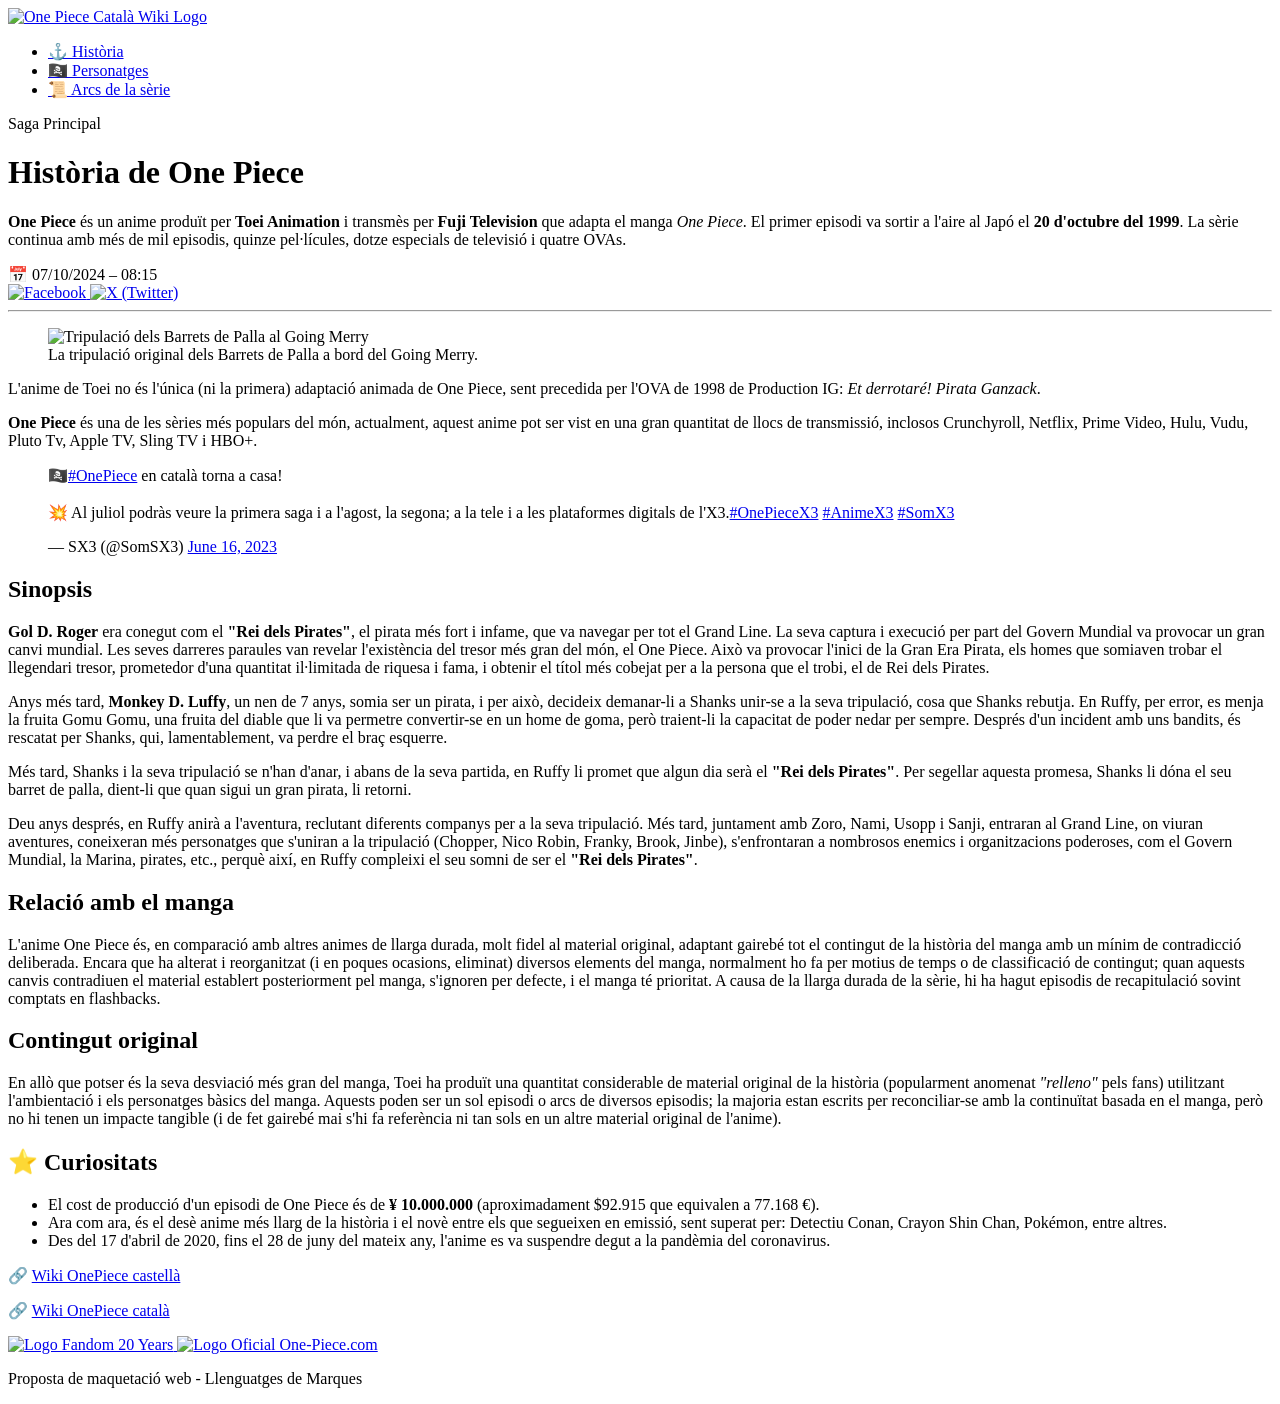
==== serie-historia.html @ 221294d3 "Add files via upload" ====
<!DOCTYPE html>
<html lang="ca">
<head>
    <meta charset="UTF-8">
    <meta name="viewport" content="width=device-width, initial-scale=1.0">
    <meta name="description" content="Història, sinopsi, adaptacions i curiositats de l'anime One Piece.">
    <meta name="keywords" content="One Piece, Anime, Manga, Luffy, Grand Line, Toei Animation, SX3, Pirates">
    <meta name="author" content="Nom de l'Estudiant">
    <title>Història de One Piece | Wiki Català</title>
    <!-- Fitxer CSS principal -->
    <link rel="stylesheet" href="css/estils.css">
</head>
<body>

    <!-- CAPÇALERA TEMÀTICA PIRATA -->
    <header class="capcalera-principal">
        <div class="logo-box">
            <a href="serie-historia.html">
                <img src="img/Site-logo_catala.webp" alt="One Piece Català Wiki Logo" class="logo-wiki">
            </a>
        </div>
        
        <!-- MENÚ DE NAVEGACIÓ AMB BOTONS ANIMATS -->
        <nav class="menu-navegacio">
            <ul>
                <li><a href="serie-historia.html" class="actiu">⚓ Història</a></li>
                <li><a href="serie-personatges.html">🏴‍☠️ Personatges</a></li>
                <li><a href="serie-llistat-arcs.html">📜 Arcs de la sèrie</a></li>
            </ul>
        </nav>
    </header>

    <!-- CONTENIDOR PRINCIPAL DE L'ARTICLE -->
    <main class="contenidor-principal">

        <!-- TÍTOL AMB INSÍGNIA TEMÀTICA -->
        <header class="capcalera-article">
            <span class="badge-tag">Saga Principal</span>
            <h1 class="titol-principal">Història de One Piece</h1>
        </header>

        <!-- PARÀGRAF INTRODUCTORI DESTACAT -->
        <p class="text-destacat">
            <strong>One Piece</strong> és un anime produït per <strong>Toei Animation</strong> i transmès per <strong>Fuji Television</strong> que adapta el manga <em>One Piece</em>. El primer episodi va sortir a l'aire al Japó el <strong>20 d'octubre del 1999</strong>. La sèrie continua amb més de mil episodis, quinze pel·lícules, dotze especials de televisió i quatre OVAs.
        </p>

        <!-- METADADES I XARXES SOCIALS -->
        <div class="meta-info">
            <span class="data-pub">📅 07/10/2024 – 08:15</span>
            <div class="icones-xarxes">
                <a href="https://www.facebook.com/" target="_blank" rel="noopener" title="Compartir a Facebook">
                    <img src="img/ico_facebook.png" alt="Facebook">
                </a>
                <a href="https://x.com/" target="_blank" rel="noopener" title="Compartir a X">
                    <img src="img/ico_x.png" alt="X (Twitter)">
                </a>
            </div>
        </div>

        <hr class="linia-separadora">

        <!-- IMATGE DE LA TRIPULACIÓ -->
        <figure class="caixa-imatge">
            <img src="img/one_piece.png" alt="Tripulació dels Barrets de Palla al Going Merry" class="img-article">
            <figcaption class="imatge-caption">La tripulació original dels Barrets de Palla a bord del Going Merry.</figcaption>
        </figure>

        <p>
            L'anime de Toei no és l'única (ni la primera) adaptació animada de One Piece, sent precedida per l'OVA de 1998 de Production IG: <em>Et derrotaré! Pirata Ganzack</em>.
        </p>

        <p>
            <strong>One Piece</strong> és una de les sèries més populars del món, actualment, aquest anime pot ser vist en una gran quantitat de llocs de transmissió, inclosos Crunchyroll, Netflix, Prime Video, Hulu, Vudu, Pluto Tv, Apple TV, Sling TV i HBO+.
        </p>

        <!-- VÍDEO INCRUSTAT DE X (TWITTER) -->
        <div class="contenidor-tweet">
            <blockquote class="twitter-tweet">
                <p lang="ca" dir="ltr">
                    🏴‍☠️<a href="https://twitter.com/hashtag/OnePiece?src=hash&amp;ref_src=twsrc%5Etfw">#OnePiece</a> en català torna a casa!<br><br>
                    💥 Al juliol podràs veure la primera saga i a l&#39;agost, la segona; a la tele i a les plataformes digitals de l&#39;X3.<a href="https://twitter.com/hashtag/OnePieceX3?src=hash&amp;ref_src=twsrc%5Etfw">#OnePieceX3</a> <a href="https://twitter.com/hashtag/AnimeX3?src=hash&amp;ref_src=twsrc%5Etfw">#AnimeX3</a> <a href="https://twitter.com/hashtag/SomX3?src=hash&amp;ref_src=twsrc%5Etfw">#SomX3</a>
                </p>&mdash; SX3 (@SomSX3) 
                <a href="https://twitter.com/SomSX3/status/1669702155274539009?ref_src=twsrc%5Etfw">June 16, 2023</a>
            </blockquote> 
            <script async src="https://platform.twitter.com/widgets.js" charset="utf-8"></script>
        </div>

        <!-- SECCIÓ: SINOPSI -->
        <section class="seccio-card">
            <h2>Sinopsis</h2>
            <p>
                <strong>Gol D. Roger</strong> era conegut com el <strong>"Rei dels Pirates"</strong>, el pirata més fort i infame, que va navegar per tot el Grand Line. La seva captura i execució per part del Govern Mundial va provocar un gran canvi mundial. Les seves darreres paraules van revelar l'existència del tresor més gran del món, el One Piece. Això va provocar l'inici de la Gran Era Pirata, els homes que somiaven trobar el llegendari tresor, prometedor d'una quantitat il·limitada de riquesa i fama, i obtenir el títol més cobejat per a la persona que el trobi, el de Rei dels Pirates.
            </p>

            <p>
                Anys més tard, <strong>Monkey D. Luffy</strong>, un nen de 7 anys, somia ser un pirata, i per això, decideix demanar-li a Shanks unir-se a la seva tripulació, cosa que Shanks rebutja. En Ruffy, per error, es menja la fruita Gomu Gomu, una fruita del diable que li va permetre convertir-se en un home de goma, però traient-li la capacitat de poder nedar per sempre. Després d'un incident amb uns bandits, és rescatat per Shanks, qui, lamentablement, va perdre el braç esquerre.
            </p>

            <p>
                Més tard, Shanks i la seva tripulació se n'han d'anar, i abans de la seva partida, en Ruffy li promet que algun dia serà el <strong>"Rei dels Pirates"</strong>. Per segellar aquesta promesa, Shanks li dóna el seu barret de palla, dient-li que quan sigui un gran pirata, li retorni.
            </p>

            <p>
                Deu anys després, en Ruffy anirà a l'aventura, reclutant diferents companys per a la seva tripulació. Més tard, juntament amb Zoro, Nami, Usopp i Sanji, entraran al Grand Line, on viuran aventures, coneixeran més personatges que s'uniran a la tripulació (Chopper, Nico Robin, Franky, Brook, Jinbe), s'enfrontaran a nombrosos enemics i organitzacions poderoses, com el Govern Mundial, la Marina, pirates, etc., perquè així, en Ruffy compleixi el seu somni de ser el <strong>"Rei dels Pirates"</strong>.
            </p>
        </section>

        <!-- SECCIÓ: RELACIÓ AMB EL MANGA -->
        <section class="seccio-card">
            <h2>Relació amb el manga</h2>
            <p>
                L'anime One Piece és, en comparació amb altres animes de llarga durada, molt fidel al material original, adaptant gairebé tot el contingut de la història del manga amb un mínim de contradicció deliberada. Encara que ha alterat i reorganitzat (i en poques ocasions, eliminat) diversos elements del manga, normalment ho fa per motius de temps o de classificació de contingut; quan aquests canvis contradiuen el material establert posteriorment pel manga, s'ignoren per defecte, i el manga té prioritat. A causa de la llarga durada de la sèrie, hi ha hagut episodis de recapitulació sovint comptats en flashbacks.
            </p>
        </section>

        <!-- SECCIÓ: CONTINGUT ORIGINAL -->
        <section class="seccio-card">
            <h2>Contingut original</h2>
            <p>
                En allò que potser és la seva desviació més gran del manga, Toei ha produït una quantitat considerable de material original de la història (popularment anomenat <em>"relleno"</em> pels fans) utilitzant l'ambientació i els personatges bàsics del manga. Aquests poden ser un sol episodi o arcs de diversos episodis; la majoria estan escrits per reconciliar-se amb la continuïtat basada en el manga, però no hi tenen un impacte tangible (i de fet gairebé mai s'hi fa referència ni tan sols en un altre material original de l'anime).
            </p>
        </section>

        <!-- SECCIÓ: CURIOSITATS -->
        <section class="seccio-card caixa-curiositats">
            <h2>⭐ Curiositats</h2>
            <ul class="llista-pirata">
                <li>El cost de producció d'un episodi de One Piece és de <strong>¥ 10.000.000</strong> (aproximadament $92.915 que equivalen a 77.168 €).</li>
                <li>Ara com ara, és el desè anime més llarg de la història i el novè entre els que segueixen en emissió, sent superat per: Detectiu Conan, Crayon Shin Chan, Pokémon, entre altres.</li>
                <li>Des del 17 d'abril de 2020, fins el 28 de juny del mateix any, l'anime es va suspendre degut a la pandèmia del coronavirus.</li>
            </ul>
        </section>

        <!-- ENLLAÇOS EXTERNS AL FINAL DE L'ARTICLE -->
        <div class="bloc-enllacos-inferiors">
            <p>🔗 <a href="https://onepiece.fandom.com/es/wiki/Portada" target="_blank" rel="noopener">Wiki OnePiece castellà</a></p>
            <p>🔗 <a href="https://onepiece.fandom.com/ca/wiki/Portada" target="_blank" rel="noopener">Wiki OnePiece català</a></p>
        </div>

    </main>

    <!-- PEU DE PÀGINA CORPORATIU FANDOM -->
    <footer class="peu-fandom">
        <div class="contenidor-logos-peu">
            <a href="https://fandom.com" target="_blank" rel="noopener">
                <img src="img/fandom20-footer-logo.webp" alt="Logo Fandom 20 Years" class="logo-fandom">
            </a>
            <a href="https://one-piece.com/index.html" target="_blank" rel="noopener">
                <img src="img/logo_onepiece.png" alt="Logo Oficial One-Piece.com" class="logo-op-official">
            </a>
        </div>
        <p class="copyright-peu">Proposta de maquetació web - Llenguatges de Marques</p>
    </footer>

</body>
</html>
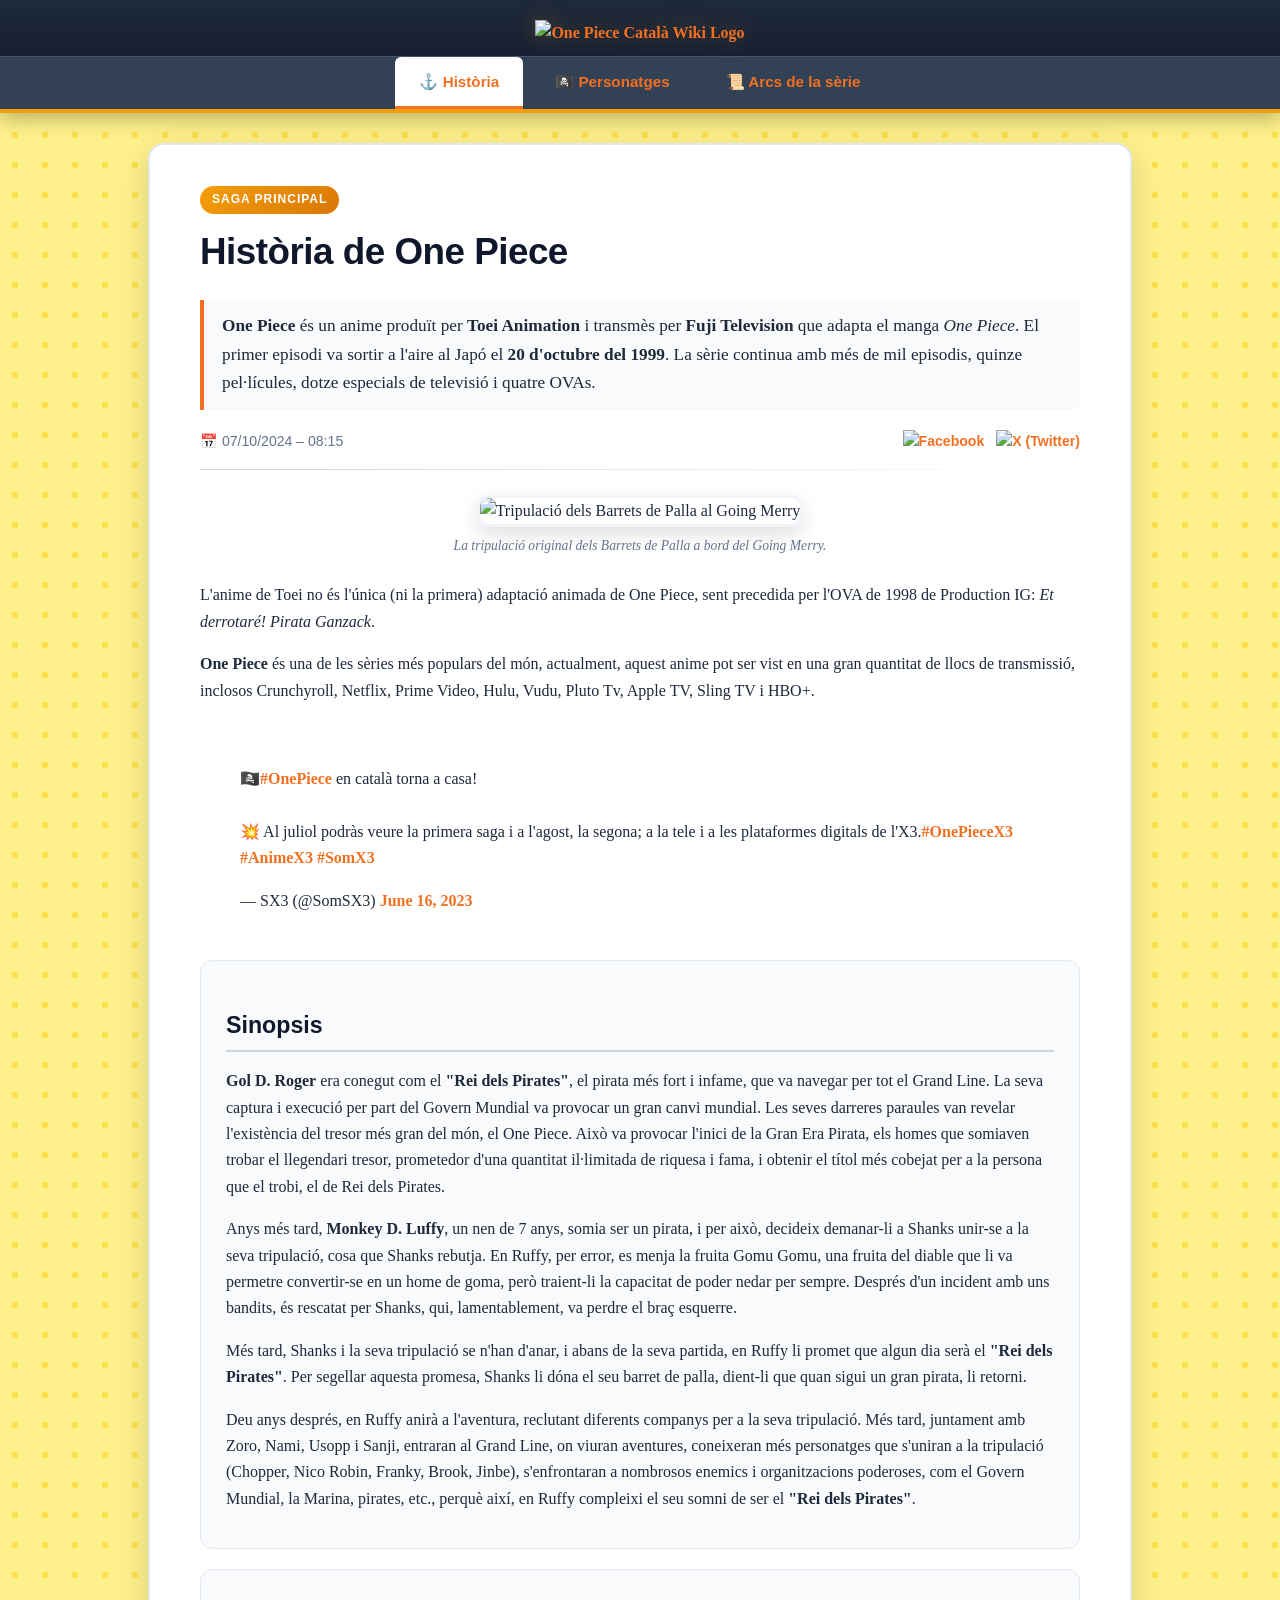
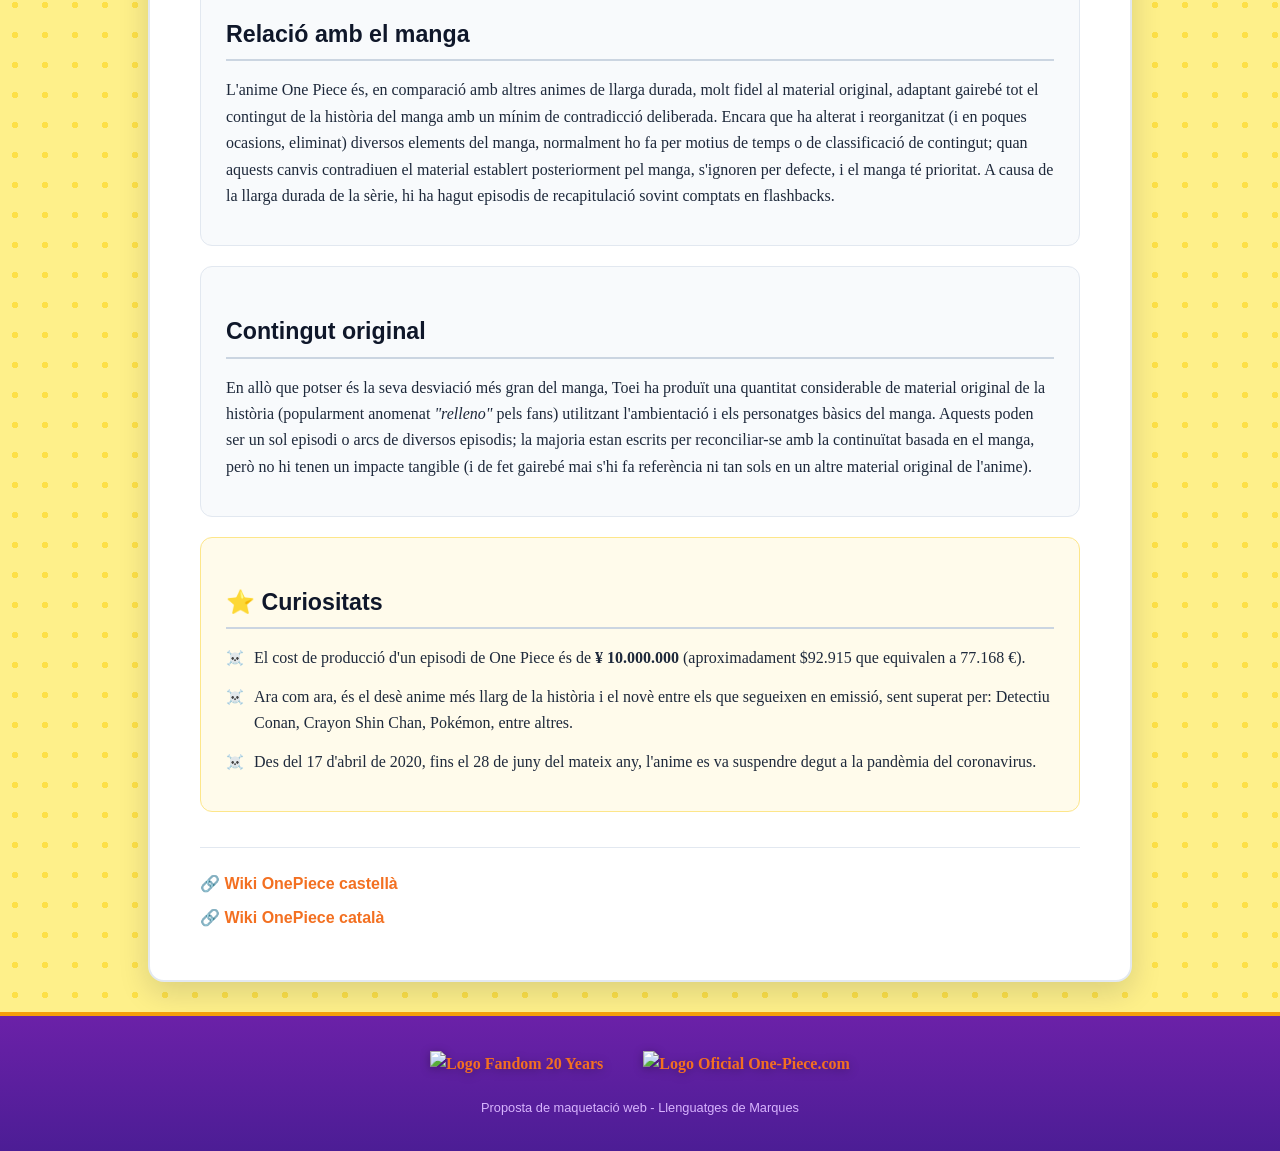
==== commit f19244dd: "Update serie-historia.html" ====
--- a/serie-historia.html
+++ b/serie-historia.html
@@ -5,10 +5,10 @@
     <meta name="viewport" content="width=device-width, initial-scale=1.0">
     <meta name="description" content="Història, sinopsi, adaptacions i curiositats de l'anime One Piece.">
     <meta name="keywords" content="One Piece, Anime, Manga, Luffy, Grand Line, Toei Animation, SX3, Pirates">
-    <meta name="author" content="Nom de l'Estudiant">
+    <meta name="author" content="Miquel Carbó">
     <title>Història de One Piece | Wiki Català</title>
-    <!-- Fitxer CSS principal -->
-    <link rel="stylesheet" href="css/estils.css">
+    <!-- Full d'estils a l'arrel -->
+    <link rel="stylesheet" href="estils.css">
 </head>
 <body>
 
@@ -16,7 +16,7 @@
     <header class="capcalera-principal">
         <div class="logo-box">
             <a href="serie-historia.html">
-                <img src="img/Site-logo_catala.webp" alt="One Piece Català Wiki Logo" class="logo-wiki">
+                <img src="Site-logo_catala.webp" alt="One Piece Català Wiki Logo" class="logo-wiki">
             </a>
         </div>
         
@@ -49,10 +49,10 @@
             <span class="data-pub">📅 07/10/2024 – 08:15</span>
             <div class="icones-xarxes">
                 <a href="https://www.facebook.com/" target="_blank" rel="noopener" title="Compartir a Facebook">
-                    <img src="img/ico_facebook.png" alt="Facebook">
+                    <img src="ico_facebook.png" alt="Facebook">
                 </a>
                 <a href="https://x.com/" target="_blank" rel="noopener" title="Compartir a X">
-                    <img src="img/ico_x.png" alt="X (Twitter)">
+                    <img src="ico_x.png" alt="X (Twitter)">
                 </a>
             </div>
         </div>
@@ -61,7 +61,7 @@
 
         <!-- IMATGE DE LA TRIPULACIÓ -->
         <figure class="caixa-imatge">
-            <img src="img/one_piece.png" alt="Tripulació dels Barrets de Palla al Going Merry" class="img-article">
+            <img src="one_piece.png" alt="Tripulació dels Barrets de Palla al Going Merry" class="img-article">
             <figcaption class="imatge-caption">La tripulació original dels Barrets de Palla a bord del Going Merry.</figcaption>
         </figure>
 
@@ -143,10 +143,10 @@
     <footer class="peu-fandom">
         <div class="contenidor-logos-peu">
             <a href="https://fandom.com" target="_blank" rel="noopener">
-                <img src="img/fandom20-footer-logo.webp" alt="Logo Fandom 20 Years" class="logo-fandom">
+                <img src="fandom20-footer-logo.webp" alt="Logo Fandom 20 Years" class="logo-fandom">
             </a>
             <a href="https://one-piece.com/index.html" target="_blank" rel="noopener">
-                <img src="img/logo_onepiece.png" alt="Logo Oficial One-Piece.com" class="logo-op-official">
+                <img src="logo_onepiece.png" alt="Logo Oficial One-Piece.com" class="logo-op-official">
             </a>
         </div>
         <p class="copyright-peu">Proposta de maquetació web - Llenguatges de Marques</p>
--- a/estils.css
+++ b/estils.css
@@ -0,0 +1,282 @@
+/* ===================================================
+   FULL D'ESTILS ONE PIECE - VIBRANT I MODERN
+   =================================================== */
+
+:root {
+    --color-fons-principal: #fef08a;
+    --color-blau-ocea: #0f172a;
+    --color-blau-mar: #0284c7;
+    --color-taronja-luffy: #f37021;
+    --color-text-base: #1e293b;
+    --color-lila-fandom: #581c87;
+    --color-or-detall: #f59e0b;
+}
+
+body {
+    background-color: var(--color-fons-principal);
+    background-image: radial-gradient(#fde047 15%, transparent 16%);
+    background-size: 30px 30px;
+    font-family: Georgia, "Times New Roman", serif;
+    color: var(--color-text-base);
+    margin: 0;
+    padding: 0;
+    line-height: 1.65;
+}
+
+a {
+    color: var(--color-taronja-luffy);
+    text-decoration: none;
+    font-weight: 600;
+    transition: all 0.25s ease;
+}
+
+a:hover {
+    color: var(--color-text-base);
+    border-bottom: 2px solid var(--color-text-base);
+}
+
+.capcalera-principal {
+    background: linear-gradient(180deg, #1e293b 0%, #0f172a 100%);
+    border-bottom: 4px solid var(--color-or-detall);
+    text-align: center;
+    padding-top: 20px;
+    box-shadow: 0 4px 20px rgba(0, 0, 0, 0.3);
+}
+
+.logo-wiki {
+    max-width: 310px;
+    height: auto;
+    filter: drop-shadow(0 0 10px rgba(245, 158, 11, 0.3));
+    transition: transform 0.3s ease;
+}
+
+.logo-wiki:hover {
+    transform: scale(1.03);
+}
+
+.menu-navegacio {
+    background-color: #334155;
+    border-top: 1px solid #475569;
+    margin-top: 10px;
+}
+
+.menu-navegacio ul {
+    list-style: none;
+    margin: 0;
+    padding: 0;
+    display: flex;
+    justify-content: center;
+    flex-wrap: wrap;
+}
+
+.menu-navegacio li {
+    margin: 0 4px;
+}
+
+.menu-navegacio a {
+    display: block;
+    padding: 12px 24px;
+    color: var(--color-taronja-luffy);
+    font-family: Arial, Helvetica, sans-serif;
+    font-size: 0.95em;
+    font-weight: bold;
+    border-radius: 6px 6px 0 0;
+}
+
+.menu-navegacio a.actiu {
+    background-color: #ffffff;
+    color: var(--color-taronja-luffy);
+    border-bottom: 3px solid var(--color-taronja-luffy);
+}
+
+.menu-navegacio a:hover {
+    background-color: #ffffff;
+    color: var(--color-text-base);
+    border-bottom: 3px solid var(--color-text-base);
+}
+
+.contenidor-principal {
+    max-width: 880px;
+    margin: 30px auto;
+    background-color: #ffffff;
+    padding: 40px 50px;
+    border-radius: 16px;
+    box-shadow: 0 10px 30px rgba(15, 23, 42, 0.15);
+    border: 2px solid #e2e8f0;
+}
+
+.badge-tag {
+    display: inline-block;
+    background: linear-gradient(135deg, #f59e0b, #d97706);
+    color: #ffffff;
+    font-family: Arial, sans-serif;
+    font-size: 0.75em;
+    font-weight: bold;
+    text-transform: uppercase;
+    padding: 4px 12px;
+    border-radius: 20px;
+    letter-spacing: 1px;
+    margin-bottom: 8px;
+}
+
+.titol-principal {
+    font-family: Arial, Helvetica, sans-serif;
+    font-size: 2.3em;
+    color: var(--color-blau-ocea);
+    margin: 0 0 15px 0;
+    letter-spacing: -0.5px;
+}
+
+h2 {
+    font-family: Arial, Helvetica, sans-serif;
+    font-size: 1.45em;
+    color: var(--color-blau-ocea);
+    margin-top: 25px;
+    margin-bottom: 12px;
+    padding-bottom: 6px;
+    border-bottom: 2px solid #cbd5e1;
+}
+
+.text-destacat {
+    font-size: 1.08em;
+    background-color: #f8fafc;
+    border-left: 4px solid var(--color-taronja-luffy);
+    padding: 12px 18px;
+    border-radius: 0 8px 8px 0;
+}
+
+.meta-info {
+    display: flex;
+    justify-content: space-between;
+    align-items: center;
+    font-family: Arial, sans-serif;
+    font-size: 0.88em;
+    color: #64748b;
+    margin-top: 20px;
+}
+
+.icones-xarxes img {
+    width: 22px;
+    height: 22px;
+    margin-left: 8px;
+    vertical-align: middle;
+    transition: transform 0.2s ease;
+}
+
+.icones-xarxes img:hover {
+    transform: translateY(-3px);
+}
+
+.linia-separadora {
+    border: 0;
+    height: 1px;
+    background: linear-gradient(90deg, #cbd5e1, transparent);
+    margin: 15px 0 25px 0;
+}
+
+.caixa-imatge {
+    margin: 25px 0;
+    text-align: center;
+}
+
+.img-article {
+    max-width: 100%;
+    height: auto;
+    border-radius: 12px;
+    box-shadow: 0 8px 20px rgba(0, 0, 0, 0.12);
+    border: 3px solid #f1f5f9;
+}
+
+.imatge-caption {
+    font-size: 0.85em;
+    color: #64748b;
+    margin-top: 8px;
+    font-style: italic;
+}
+
+.contenidor-tweet {
+    display: flex;
+    justify-content: center;
+    margin: 30px 0;
+}
+
+.seccio-card {
+    background-color: #f8fafc;
+    border: 1px solid #e2e8f0;
+    border-radius: 12px;
+    padding: 20px 25px;
+    margin-bottom: 20px;
+    transition: box-shadow 0.3s ease;
+}
+
+.seccio-card:hover {
+    box-shadow: 0 6px 18px rgba(0, 0, 0, 0.06);
+}
+
+.caixa-curiositats {
+    background: #fffbebf5;
+    border: 1px solid #fde68a;
+}
+
+.llista-pirata {
+    list-style: none;
+    padding-left: 0;
+}
+
+.llista-pirata li {
+    position: relative;
+    padding-left: 28px;
+    margin-bottom: 12px;
+}
+
+.llista-pirata li::before {
+    content: "☠️";
+    position: absolute;
+    left: 0;
+    top: 2px;
+    font-size: 0.9em;
+}
+
+.bloc-enllacos-inferiors {
+    margin-top: 35px;
+    padding-top: 15px;
+    border-top: 1px solid #e2e8f0;
+    font-family: Arial, sans-serif;
+}
+
+.bloc-enllacos-inferiors p {
+    margin: 8px 0;
+}
+
+.peu-fandom {
+    background: linear-gradient(180deg, #6b21a8 0%, #4c1d95 100%);
+    border-top: 4px solid var(--color-or-detall);
+    padding: 35px 0 20px 0;
+    text-align: center;
+    color: #f3e8ff;
+}
+
+.contenidor-logos-peu {
+    display: flex;
+    justify-content: center;
+    align-items: center;
+    gap: 40px;
+    flex-wrap: wrap;
+}
+
+.logo-fandom {
+    height: 48px;
+    filter: drop-shadow(0 2px 5px rgba(0,0,0,0.3));
+}
+
+.logo-op-official {
+    height: 55px;
+    filter: drop-shadow(0 2px 5px rgba(0,0,0,0.3));
+}
+
+.copyright-peu {
+    font-family: Arial, sans-serif;
+    font-size: 0.8em;
+    color: #d8b4fe;
+    margin-top: 20px;
+}
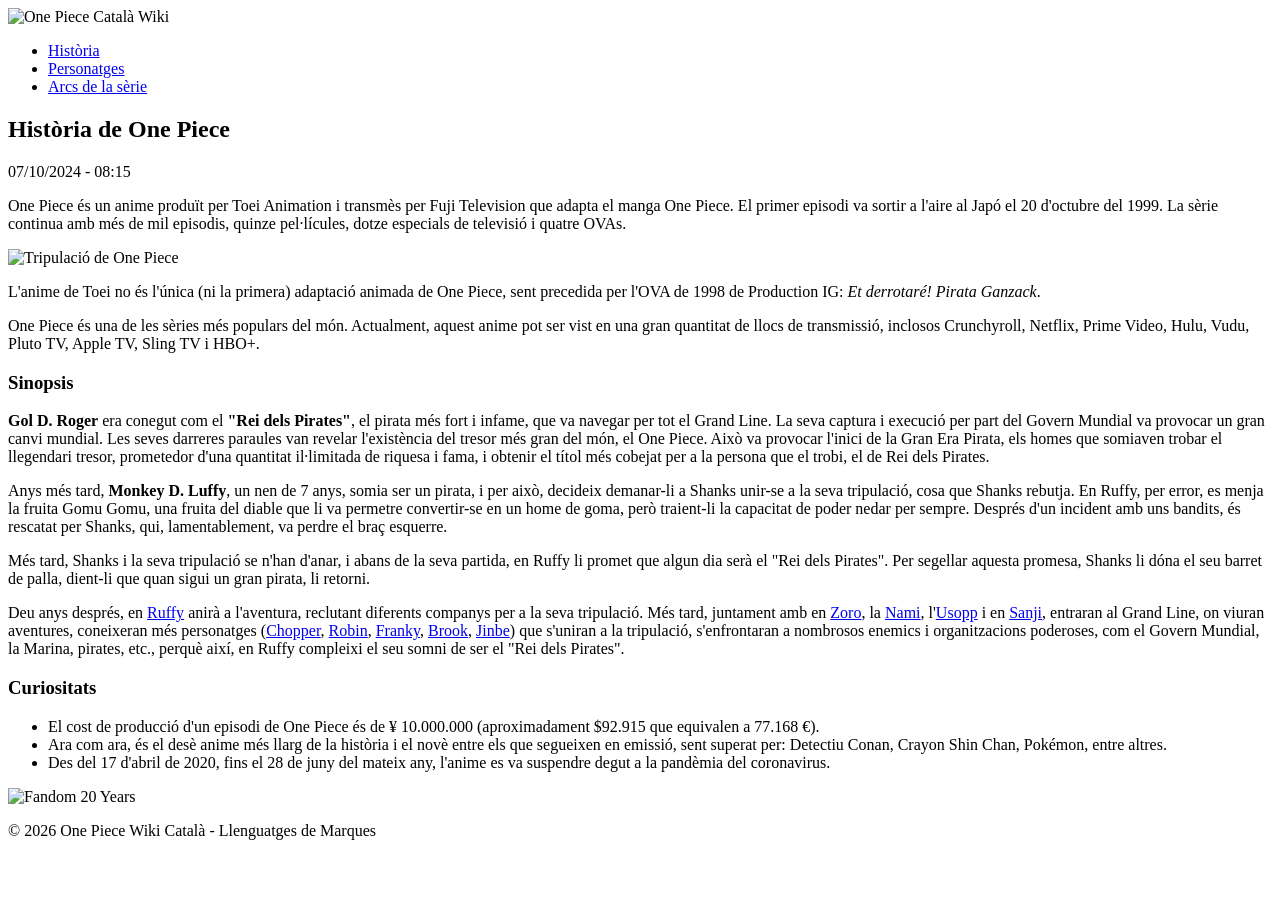
==== commit f325b65c: "Update serie-historia.html" ====
--- a/serie-historia.html
+++ b/serie-historia.html
@@ -3,153 +3,68 @@
 <head>
     <meta charset="UTF-8">
     <meta name="viewport" content="width=device-width, initial-scale=1.0">
-    <meta name="description" content="Història, sinopsi, adaptacions i curiositats de l'anime One Piece.">
-    <meta name="keywords" content="One Piece, Anime, Manga, Luffy, Grand Line, Toei Animation, SX3, Pirates">
-    <meta name="author" content="Miquel Carbó">
-    <title>Història de One Piece | Wiki Català</title>
-    <!-- Full d'estils a l'arrel -->
-    <link rel="stylesheet" href="estils.css">
+    <meta name="description" content="Història i sinopsi general de l'anime One Piece">
+    <meta name="author" content="Nom i Cognoms">
+    <meta name="keywords" content="One Piece, Història, Anime, Sinopsi, Luffy, Manga">
+    <title>One Piece - Història</title>
+    <link rel="stylesheet" href="css/estils.css">
 </head>
 <body>
 
-    <!-- CAPÇALERA TEMÀTICA PIRATA -->
-    <header class="capcalera-principal">
-        <div class="logo-box">
-            <a href="serie-historia.html">
-                <img src="Site-logo_catala.webp" alt="One Piece Català Wiki Logo" class="logo-wiki">
-            </a>
+    <!-- Capçalera i Menú de Navegació Horizontal -->
+    <header>
+        <div class="capcalera-logo">
+            <img src="img/Site-logo_catala.webp" alt="One Piece Català Wiki" class="logo-principal">
         </div>
-        
-        <!-- MENÚ DE NAVEGACIÓ AMB BOTONS ANIMATS -->
-        <nav class="menu-navegacio">
-            <ul>
-                <li><a href="serie-historia.html" class="actiu">⚓ Història</a></li>
-                <li><a href="serie-personatges.html">🏴‍☠️ Personatges</a></li>
-                <li><a href="serie-llistat-arcs.html">📜 Arcs de la sèrie</a></li>
+        <nav>
+            <ul class="menu-navegacio">
+                <li><a href="serie-historia.html" class="actiu">Història</a></li>
+                <li><a href="serie-personatges.html">Personatges</a></li>
+                <li><a href="serie-llistat-arcs.html">Arcs de la sèrie</a></li>
             </ul>
         </nav>
     </header>
 
-    <!-- CONTENIDOR PRINCIPAL DE L'ARTICLE -->
     <main class="contenidor-principal">
+        <article class="article-historia">
+            <h2>Història de One Piece</h2>
+            <p class="meta-info">07/10/2024 - 08:15</p>
 
-        <!-- TÍTOL AMB INSÍGNIA TEMÀTICA -->
-        <header class="capcalera-article">
-            <span class="badge-tag">Saga Principal</span>
-            <h1 class="titol-principal">Història de One Piece</h1>
-        </header>
+            <p>One Piece és un anime produït per Toei Animation i transmès per Fuji Television que adapta el manga One Piece. El primer episodi va sortir a l'aire al Japó el 20 d'octubre del 1999. La sèrie continua amb més de mil episodis, quinze pel·lícules, dotze especials de televisió i quatre OVAs.</p>
 
-        <!-- PARÀGRAF INTRODUCTORI DESTACAT -->
-        <p class="text-destacat">
-            <strong>One Piece</strong> és un anime produït per <strong>Toei Animation</strong> i transmès per <strong>Fuji Television</strong> que adapta el manga <em>One Piece</em>. El primer episodi va sortir a l'aire al Japó el <strong>20 d'octubre del 1999</strong>. La sèrie continua amb més de mil episodis, quinze pel·lícules, dotze especials de televisió i quatre OVAs.
-        </p>
+            <div class="bloc-imatge-destacada">
+                <img src="img/imatge-historia.jpg" alt="Tripulació de One Piece" class="img-destacada">
+            </div>
 
-        <!-- METADADES I XARXES SOCIALS -->
-        <div class="meta-info">
-            <span class="data-pub">📅 07/10/2024 – 08:15</span>
-            <div class="icones-xarxes">
-                <a href="https://www.facebook.com/" target="_blank" rel="noopener" title="Compartir a Facebook">
-                    <img src="ico_facebook.png" alt="Facebook">
-                </a>
-                <a href="https://x.com/" target="_blank" rel="noopener" title="Compartir a X">
-                    <img src="ico_x.png" alt="X (Twitter)">
-                </a>
-            </div>
-        </div>
+            <p>L'anime de Toei no és l'única (ni la primera) adaptació animada de One Piece, sent precedida per l'OVA de 1998 de Production IG: <em>Et derrotaré! Pirata Ganzack</em>.</p>
 
-        <hr class="linia-separadora">
+            <p>One Piece és una de les sèries més populars del món. Actualment, aquest anime pot ser vist en una gran quantitat de llocs de transmissió, inclosos Crunchyroll, Netflix, Prime Video, Hulu, Vudu, Pluto TV, Apple TV, Sling TV i HBO+.</p>
 
-        <!-- IMATGE DE LA TRIPULACIÓ -->
-        <figure class="caixa-imatge">
-            <img src="one_piece.png" alt="Tripulació dels Barrets de Palla al Going Merry" class="img-article">
-            <figcaption class="imatge-caption">La tripulació original dels Barrets de Palla a bord del Going Merry.</figcaption>
-        </figure>
+            <h3>Sinopsis</h3>
+            <p><strong>Gol D. Roger</strong> era conegut com el <strong>"Rei dels Pirates"</strong>, el pirata més fort i infame, que va navegar per tot el Grand Line. La seva captura i execució per part del Govern Mundial va provocar un gran canvi mundial. Les seves darreres paraules van revelar l'existència del tresor més gran del món, el One Piece. Això va provocar l'inici de la Gran Era Pirata, els homes que somiaven trobar el llegendari tresor, prometedor d'una quantitat il·limitada de riquesa i fama, i obtenir el títol més cobejat per a la persona que el trobi, el de Rei dels Pirates.</p>
 
-        <p>
-            L'anime de Toei no és l'única (ni la primera) adaptació animada de One Piece, sent precedida per l'OVA de 1998 de Production IG: <em>Et derrotaré! Pirata Ganzack</em>.
-        </p>
+            <p>Anys més tard, <strong>Monkey D. Luffy</strong>, un nen de 7 anys, somia ser un pirata, i per això, decideix demanar-li a Shanks unir-se a la seva tripulació, cosa que Shanks rebutja. En Ruffy, per error, es menja la fruita Gomu Gomu, una fruita del diable que li va permetre convertir-se en un home de goma, però traient-li la capacitat de poder nedar per sempre. Després d'un incident amb uns bandits, és rescatat per Shanks, qui, lamentablement, va perdre el braç esquerre.</p>
 
-        <p>
-            <strong>One Piece</strong> és una de les sèries més populars del món, actualment, aquest anime pot ser vist en una gran quantitat de llocs de transmissió, inclosos Crunchyroll, Netflix, Prime Video, Hulu, Vudu, Pluto Tv, Apple TV, Sling TV i HBO+.
-        </p>
+            <p>Més tard, Shanks i la seva tripulació se n'han d'anar, i abans de la seva partida, en Ruffy li promet que algun dia serà el "Rei dels Pirates". Per segellar aquesta promesa, Shanks li dóna el seu barret de palla, dient-li que quan sigui un gran pirata, li retorni.</p>
 
-        <!-- VÍDEO INCRUSTAT DE X (TWITTER) -->
-        <div class="contenidor-tweet">
-            <blockquote class="twitter-tweet">
-                <p lang="ca" dir="ltr">
-                    🏴‍☠️<a href="https://twitter.com/hashtag/OnePiece?src=hash&amp;ref_src=twsrc%5Etfw">#OnePiece</a> en català torna a casa!<br><br>
-                    💥 Al juliol podràs veure la primera saga i a l&#39;agost, la segona; a la tele i a les plataformes digitals de l&#39;X3.<a href="https://twitter.com/hashtag/OnePieceX3?src=hash&amp;ref_src=twsrc%5Etfw">#OnePieceX3</a> <a href="https://twitter.com/hashtag/AnimeX3?src=hash&amp;ref_src=twsrc%5Etfw">#AnimeX3</a> <a href="https://twitter.com/hashtag/SomX3?src=hash&amp;ref_src=twsrc%5Etfw">#SomX3</a>
-                </p>&mdash; SX3 (@SomSX3) 
-                <a href="https://twitter.com/SomSX3/status/1669702155274539009?ref_src=twsrc%5Etfw">June 16, 2023</a>
-            </blockquote> 
-            <script async src="https://platform.twitter.com/widgets.js" charset="utf-8"></script>
-        </div>
+            <!-- Enllaços d'ancla directes als personatges de la pàgina serie-personatges.html -->
+            <p>Deu anys després, en <a href="serie-personatges.html#ruffy" class="link-ancla">Ruffy</a> anirà a l'aventura, reclutant diferents companys per a la seva tripulació. Més tard, juntament amb en <a href="serie-personatges.html#zoro" class="link-ancla">Zoro</a>, la <a href="serie-personatges.html#nami" class="link-ancla">Nami</a>, l'<a href="serie-personatges.html#usopp" class="link-ancla">Usopp</a> i en <a href="serie-personatges.html#sanji" class="link-ancla">Sanji</a>, entraran al Grand Line, on viuran aventures, coneixeran més personatges (<a href="serie-personatges.html#chopper" class="link-ancla">Chopper</a>, <a href="serie-personatges.html#robin" class="link-ancla">Robin</a>, <a href="serie-personatges.html#franky" class="link-ancla">Franky</a>, <a href="serie-personatges.html#brook" class="link-ancla">Brook</a>, <a href="serie-personatges.html#jinbe" class="link-ancla">Jinbe</a>) que s'uniran a la tripulació, s'enfrontaran a nombrosos enemics i organitzacions poderoses, com el Govern Mundial, la Marina, pirates, etc., perquè així, en Ruffy compleixi el seu somni de ser el "Rei dels Pirates".</p>
 
-        <!-- SECCIÓ: SINOPSI -->
-        <section class="seccio-card">
-            <h2>Sinopsis</h2>
-            <p>
-                <strong>Gol D. Roger</strong> era conegut com el <strong>"Rei dels Pirates"</strong>, el pirata més fort i infame, que va navegar per tot el Grand Line. La seva captura i execució per part del Govern Mundial va provocar un gran canvi mundial. Les seves darreres paraules van revelar l'existència del tresor més gran del món, el One Piece. Això va provocar l'inici de la Gran Era Pirata, els homes que somiaven trobar el llegendari tresor, prometedor d'una quantitat il·limitada de riquesa i fama, i obtenir el títol més cobejat per a la persona que el trobi, el de Rei dels Pirates.
-            </p>
-
-            <p>
-                Anys més tard, <strong>Monkey D. Luffy</strong>, un nen de 7 anys, somia ser un pirata, i per això, decideix demanar-li a Shanks unir-se a la seva tripulació, cosa que Shanks rebutja. En Ruffy, per error, es menja la fruita Gomu Gomu, una fruita del diable que li va permetre convertir-se en un home de goma, però traient-li la capacitat de poder nedar per sempre. Després d'un incident amb uns bandits, és rescatat per Shanks, qui, lamentablement, va perdre el braç esquerre.
-            </p>
-
-            <p>
-                Més tard, Shanks i la seva tripulació se n'han d'anar, i abans de la seva partida, en Ruffy li promet que algun dia serà el <strong>"Rei dels Pirates"</strong>. Per segellar aquesta promesa, Shanks li dóna el seu barret de palla, dient-li que quan sigui un gran pirata, li retorni.
-            </p>
-
-            <p>
-                Deu anys després, en Ruffy anirà a l'aventura, reclutant diferents companys per a la seva tripulació. Més tard, juntament amb Zoro, Nami, Usopp i Sanji, entraran al Grand Line, on viuran aventures, coneixeran més personatges que s'uniran a la tripulació (Chopper, Nico Robin, Franky, Brook, Jinbe), s'enfrontaran a nombrosos enemics i organitzacions poderoses, com el Govern Mundial, la Marina, pirates, etc., perquè així, en Ruffy compleixi el seu somni de ser el <strong>"Rei dels Pirates"</strong>.
-            </p>
-        </section>
-
-        <!-- SECCIÓ: RELACIÓ AMB EL MANGA -->
-        <section class="seccio-card">
-            <h2>Relació amb el manga</h2>
-            <p>
-                L'anime One Piece és, en comparació amb altres animes de llarga durada, molt fidel al material original, adaptant gairebé tot el contingut de la història del manga amb un mínim de contradicció deliberada. Encara que ha alterat i reorganitzat (i en poques ocasions, eliminat) diversos elements del manga, normalment ho fa per motius de temps o de classificació de contingut; quan aquests canvis contradiuen el material establert posteriorment pel manga, s'ignoren per defecte, i el manga té prioritat. A causa de la llarga durada de la sèrie, hi ha hagut episodis de recapitulació sovint comptats en flashbacks.
-            </p>
-        </section>
-
-        <!-- SECCIÓ: CONTINGUT ORIGINAL -->
-        <section class="seccio-card">
-            <h2>Contingut original</h2>
-            <p>
-                En allò que potser és la seva desviació més gran del manga, Toei ha produït una quantitat considerable de material original de la història (popularment anomenat <em>"relleno"</em> pels fans) utilitzant l'ambientació i els personatges bàsics del manga. Aquests poden ser un sol episodi o arcs de diversos episodis; la majoria estan escrits per reconciliar-se amb la continuïtat basada en el manga, però no hi tenen un impacte tangible (i de fet gairebé mai s'hi fa referència ni tan sols en un altre material original de l'anime).
-            </p>
-        </section>
-
-        <!-- SECCIÓ: CURIOSITATS -->
-        <section class="seccio-card caixa-curiositats">
-            <h2>⭐ Curiositats</h2>
-            <ul class="llista-pirata">
-                <li>El cost de producció d'un episodi de One Piece és de <strong>¥ 10.000.000</strong> (aproximadament $92.915 que equivalen a 77.168 €).</li>
+            <h3>Curiositats</h3>
+            <ul class="llista-curiositats">
+                <li>El cost de producció d'un episodi de One Piece és de ¥ 10.000.000 (aproximadament $92.915 que equivalen a 77.168 €).</li>
                 <li>Ara com ara, és el desè anime més llarg de la història i el novè entre els que segueixen en emissió, sent superat per: Detectiu Conan, Crayon Shin Chan, Pokémon, entre altres.</li>
                 <li>Des del 17 d'abril de 2020, fins el 28 de juny del mateix any, l'anime es va suspendre degut a la pandèmia del coronavirus.</li>
             </ul>
-        </section>
-
-        <!-- ENLLAÇOS EXTERNS AL FINAL DE L'ARTICLE -->
-        <div class="bloc-enllacos-inferiors">
-            <p>🔗 <a href="https://onepiece.fandom.com/es/wiki/Portada" target="_blank" rel="noopener">Wiki OnePiece castellà</a></p>
-            <p>🔗 <a href="https://onepiece.fandom.com/ca/wiki/Portada" target="_blank" rel="noopener">Wiki OnePiece català</a></p>
-        </div>
-
+        </article>
     </main>
 
-    <!-- PEU DE PÀGINA CORPORATIU FANDOM -->
-    <footer class="peu-fandom">
-        <div class="contenidor-logos-peu">
-            <a href="https://fandom.com" target="_blank" rel="noopener">
-                <img src="fandom20-footer-logo.webp" alt="Logo Fandom 20 Years" class="logo-fandom">
-            </a>
-            <a href="https://one-piece.com/index.html" target="_blank" rel="noopener">
-                <img src="logo_onepiece.png" alt="Logo Oficial One-Piece.com" class="logo-op-official">
-            </a>
+    <!-- Peu de Pàgina Unificat -->
+    <footer>
+        <div class="footer-contingut">
+            <img src="img/fandom20-footer-logo.webp" alt="Fandom 20 Years" class="footer-logo">
+            <p>&copy; 2026 One Piece Wiki Català - Llenguatges de Marques</p>
         </div>
-        <p class="copyright-peu">Proposta de maquetació web - Llenguatges de Marques</p>
     </footer>
 
 </body>
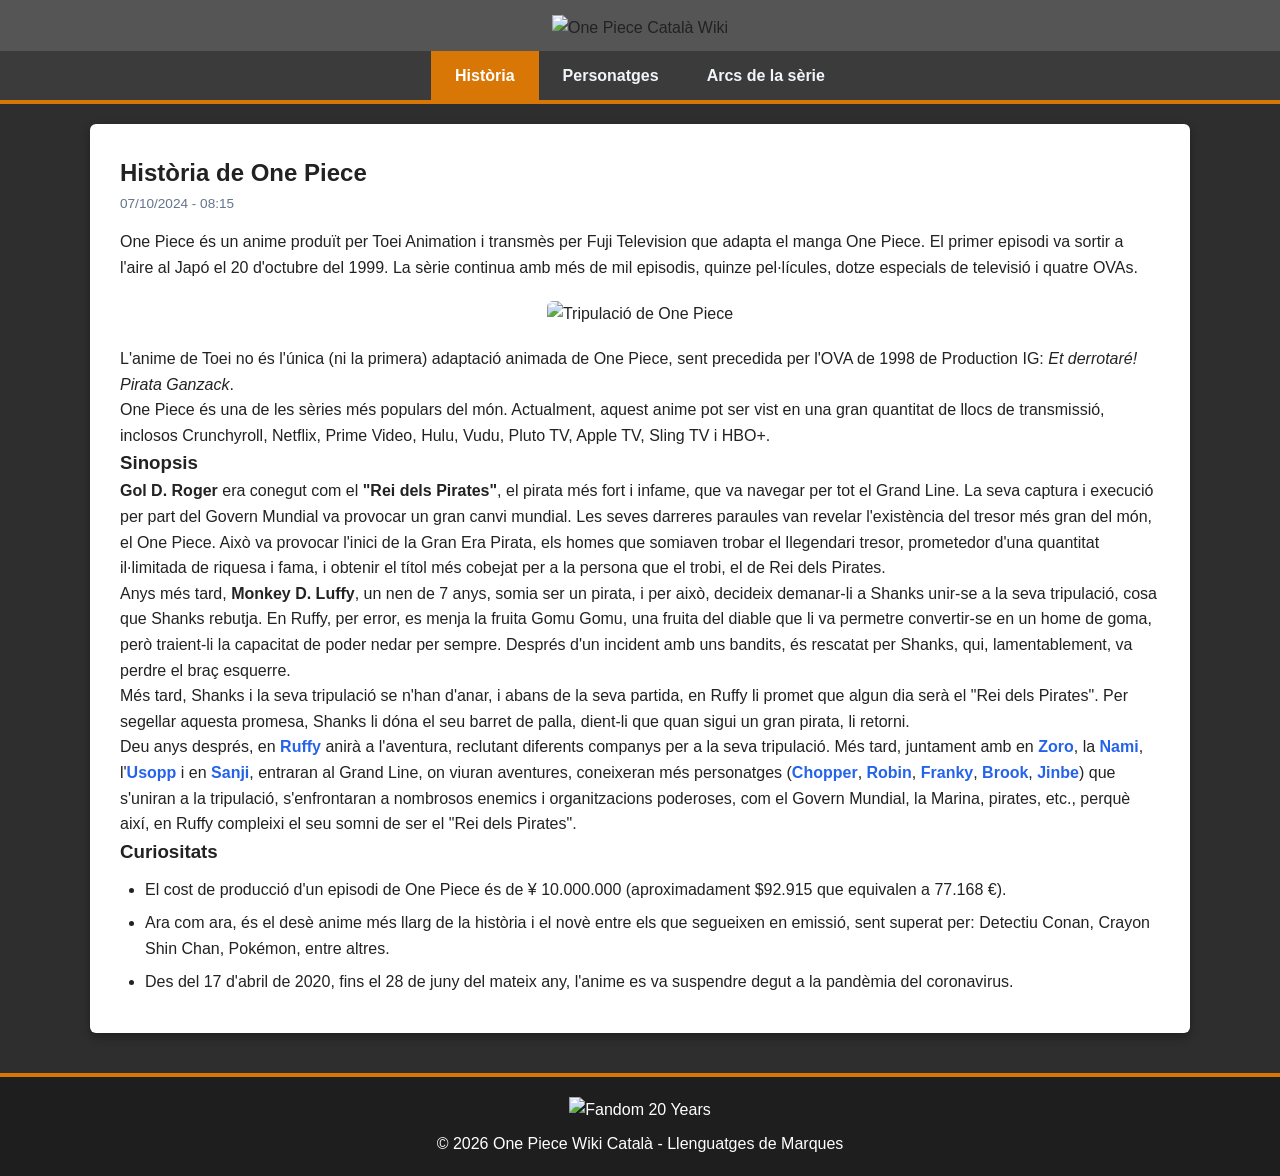
==== commit 2a35340d: "Update serie-historia.html" ====
--- a/serie-historia.html
+++ b/serie-historia.html
@@ -7,14 +7,13 @@
     <meta name="author" content="Nom i Cognoms">
     <meta name="keywords" content="One Piece, Història, Anime, Sinopsi, Luffy, Manga">
     <title>One Piece - Història</title>
-    <link rel="stylesheet" href="css/estils.css">
+    <link rel="stylesheet" href="estils.css">
 </head>
 <body>
 
-    <!-- Capçalera i Menú de Navegació Horizontal -->
     <header>
         <div class="capcalera-logo">
-            <img src="img/Site-logo_catala.webp" alt="One Piece Català Wiki" class="logo-principal">
+            <img src="Site-logo_catala.webp" alt="One Piece Català Wiki" class="logo-principal">
         </div>
         <nav>
             <ul class="menu-navegacio">
@@ -33,7 +32,7 @@
             <p>One Piece és un anime produït per Toei Animation i transmès per Fuji Television que adapta el manga One Piece. El primer episodi va sortir a l'aire al Japó el 20 d'octubre del 1999. La sèrie continua amb més de mil episodis, quinze pel·lícules, dotze especials de televisió i quatre OVAs.</p>
 
             <div class="bloc-imatge-destacada">
-                <img src="img/imatge-historia.jpg" alt="Tripulació de One Piece" class="img-destacada">
+                <img src="imatge-historia.jpg" alt="Tripulació de One Piece" class="img-destacada">
             </div>
 
             <p>L'anime de Toei no és l'única (ni la primera) adaptació animada de One Piece, sent precedida per l'OVA de 1998 de Production IG: <em>Et derrotaré! Pirata Ganzack</em>.</p>
@@ -47,7 +46,6 @@
 
             <p>Més tard, Shanks i la seva tripulació se n'han d'anar, i abans de la seva partida, en Ruffy li promet que algun dia serà el "Rei dels Pirates". Per segellar aquesta promesa, Shanks li dóna el seu barret de palla, dient-li que quan sigui un gran pirata, li retorni.</p>
 
-            <!-- Enllaços d'ancla directes als personatges de la pàgina serie-personatges.html -->
             <p>Deu anys després, en <a href="serie-personatges.html#ruffy" class="link-ancla">Ruffy</a> anirà a l'aventura, reclutant diferents companys per a la seva tripulació. Més tard, juntament amb en <a href="serie-personatges.html#zoro" class="link-ancla">Zoro</a>, la <a href="serie-personatges.html#nami" class="link-ancla">Nami</a>, l'<a href="serie-personatges.html#usopp" class="link-ancla">Usopp</a> i en <a href="serie-personatges.html#sanji" class="link-ancla">Sanji</a>, entraran al Grand Line, on viuran aventures, coneixeran més personatges (<a href="serie-personatges.html#chopper" class="link-ancla">Chopper</a>, <a href="serie-personatges.html#robin" class="link-ancla">Robin</a>, <a href="serie-personatges.html#franky" class="link-ancla">Franky</a>, <a href="serie-personatges.html#brook" class="link-ancla">Brook</a>, <a href="serie-personatges.html#jinbe" class="link-ancla">Jinbe</a>) que s'uniran a la tripulació, s'enfrontaran a nombrosos enemics i organitzacions poderoses, com el Govern Mundial, la Marina, pirates, etc., perquè així, en Ruffy compleixi el seu somni de ser el "Rei dels Pirates".</p>
 
             <h3>Curiositats</h3>
@@ -59,10 +57,9 @@
         </article>
     </main>
 
-    <!-- Peu de Pàgina Unificat -->
     <footer>
         <div class="footer-contingut">
-            <img src="img/fandom20-footer-logo.webp" alt="Fandom 20 Years" class="footer-logo">
+            <img src="fandom20-footer-logo.webp" alt="Fandom 20 Years" class="footer-logo">
             <p>&copy; 2026 One Piece Wiki Català - Llenguatges de Marques</p>
         </div>
     </footer>
--- a/estils.css
+++ b/estils.css
@@ -0,0 +1,287 @@
+/* ==========================================================================
+   1. Reset i Estils Generals (Box Model)
+   ========================================================================== */
+* {
+    box-sizing: border-box;
+    margin: 0;
+    padding: 0;
+}
+
+body {
+    font-family: Arial, Helvetica, sans-serif;
+    line-height: 1.6;
+    background-color: #2e2e2e; /* Fons gris fosc estil Wiki */
+    color: #222222;
+    padding: 0;
+    margin: 0;
+}
+
+/* Contenidors principals centrats */
+.contenidor-principal,
+.contenidor-flex,
+.contenidor-personatges {
+    max-width: 1100px;
+    margin: 20px auto;
+    background-color: #ffffff;
+    padding: 30px;
+    border-radius: 6px;
+    box-shadow: 0 4px 10px rgba(0, 0, 0, 0.3);
+}
+
+/* ==========================================================================
+   2. Capçalera i Menú de Navegació Horitzontal
+   ========================================================================== */
+header {
+    background-color: #555555;
+    text-align: center;
+    padding-top: 15px;
+    border-bottom: 4px solid #d97706;
+}
+
+.logo-principal {
+    max-height: 70px;
+    margin-bottom: 10px;
+}
+
+/* Menú de navegació horitzontal amb llista no ordenada */
+nav {
+    background-color: #3b3b3b;
+}
+
+.menu-navegacio {
+    list-style: none;
+    display: flex;
+    justify-content: center;
+    align-items: center;
+    gap: 0;
+}
+
+.menu-navegacio li a {
+    display: block;
+    color: #f1f5f9;
+    text-decoration: none;
+    font-weight: bold;
+    padding: 12px 24px;
+    transition: background-color 0.3s ease, color 0.3s ease;
+}
+
+.menu-navegacio li a:hover,
+.menu-navegacio li a.actiu {
+    background-color: #d97706; /* Color taronja d'accent */
+    color: #ffffff;
+}
+
+/* ==========================================================================
+   3. Exercici 1: Disseny Flexbox i Llista d'Arcs (serie-llistat-arcs.html)
+   ========================================================================== */
+.contenidor-flex {
+    display: flex;
+    gap: 30px;
+}
+
+.columna-llista {
+    flex: 1;
+}
+
+.columna-imatges {
+    flex: 1;
+    display: flex;
+    flex-direction: column;
+    gap: 20px;
+    align-items: center;
+}
+
+.columna-llista h2 {
+    color: #0284c7;
+    margin-bottom: 15px;
+    border-bottom: 2px solid #e2e8f0;
+    padding-bottom: 5px;
+}
+
+.titol-saga {
+    font-weight: bold;
+    color: #0369a1;
+    font-size: 1.1rem;
+    display: block;
+    margin-top: 10px;
+}
+
+/* Llista no ordenada principal de sagues amb la icona de cinema */
+.llista-sagues-principal {
+    list-style: none;
+    padding-left: 0;
+}
+
+.llista-sagues-principal > li {
+    margin-bottom: 15px;
+    position: relative;
+    padding-left: 28px;
+}
+
+.llista-sagues-principal > li::before {
+    content: "";
+    position: absolute;
+    left: 0;
+    top: 4px;
+    width: 20px;
+    height: 20px;
+    background-image: url('../img/icono-cine.png');
+    background-size: contain;
+    background-repeat: no-repeat;
+}
+
+/* Llista anidada numerada d'arcs */
+.llista-arcs-anidada {
+    margin-left: 20px;
+    margin-top: 5px;
+    color: #475569;
+}
+
+.llista-arcs-anidada li {
+    margin-bottom: 3px;
+    font-size: 0.95rem;
+}
+
+/* Mida de les imatges de la galeria d'arcs (650x800px) */
+.img-arc-galeria {
+    width: 100%;
+    max-width: 650px;
+    height: auto;
+    max-height: 800px;
+    object-fit: cover;
+    border-radius: 6px;
+    border: 2px solid #cbd5e1;
+}
+
+/* ==========================================================================
+   4. Exercici 2: Personatges, Índex Circle i Imatges 100x150px
+   ========================================================================== */
+.contenidor-personatges h2 {
+    color: #0284c7;
+    margin-bottom: 15px;
+}
+
+/* Índex de personatges amb pics de cercles buits (circle) */
+.index-personatges-cercles {
+    list-style-type: circle;
+    margin-left: 30px;
+    margin-bottom: 30px;
+    background-color: #f8fafc;
+    padding: 15px 30px;
+    border-radius: 6px;
+    border: 1px solid #e2e8f0;
+}
+
+.index-personatges-cercles li a {
+    color: #2563eb;
+    text-decoration: none;
+    font-weight: bold;
+}
+
+.index-personatges-cercles li a:hover {
+    color: #d97706;
+    text-decoration: underline;
+}
+
+/* Llista de Definició dels Personatges */
+.llista-definicions-personatges dt {
+    font-size: 1.3rem;
+    font-weight: bold;
+    color: #1e3a8a;
+    margin-top: 25px;
+    padding-top: 10px;
+    border-top: 2px solid #e2e8f0;
+}
+
+.fitxa-personatge {
+    display: flex;
+    gap: 20px;
+    margin-top: 12px;
+    align-items: flex-start;
+}
+
+/* Mida fixa i obligatòria de les imatges de personatges: 100px x 150px */
+.img-fitxa-100x150 {
+    width: 100px !important;
+    height: 150px !important;
+    object-fit: cover;
+    border-radius: 4px;
+    border: 1px solid #94a3b8;
+    flex-shrink: 0;
+}
+
+.detalls-personatge {
+    flex: 1;
+}
+
+/* Enllaços "Saber-ne més..." amb canvi de color al passar el ratolí (:hover) */
+.link-saber-mes {
+    display: inline-block;
+    margin-top: 8px;
+    color: #d97706;
+    font-weight: bold;
+    text-decoration: none;
+    transition: color 0.3s ease, text-decoration 0.3s ease;
+}
+
+.link-saber-mes:hover {
+    color: #dc2626; /* Canvi de color al passar el ratolí */
+    text-decoration: underline;
+}
+
+/* ==========================================================================
+   5. Exercici 3: Enllaços d'Ancla a Història i Detalls Finals
+   ========================================================================== */
+.link-ancla {
+    color: #2563eb;
+    font-weight: bold;
+    text-decoration: none;
+}
+
+.link-ancla:hover {
+    color: #d97706;
+    text-decoration: underline;
+}
+
+.meta-info {
+    color: #64748b;
+    font-size: 0.85rem;
+    margin-bottom: 15px;
+}
+
+.bloc-imatge-destacada {
+    text-align: center;
+    margin: 20px 0;
+}
+
+.img-destacada {
+    max-width: 100%;
+    height: auto;
+    border-radius: 6px;
+}
+
+.llista-curiositats {
+    margin-left: 25px;
+    margin-top: 10px;
+}
+
+.llista-curiositats li {
+    margin-bottom: 8px;
+}
+
+/* ==========================================================================
+   6. Peu de Pàgina Unificat
+   ========================================================================== */
+footer {
+    background-color: #1e1e1e;
+    color: #ffffff;
+    text-align: center;
+    padding: 20px;
+    margin-top: 40px;
+    border-top: 4px solid #d97706;
+}
+
+.footer-logo {
+    max-height: 40px;
+    margin-bottom: 8px;
+}
